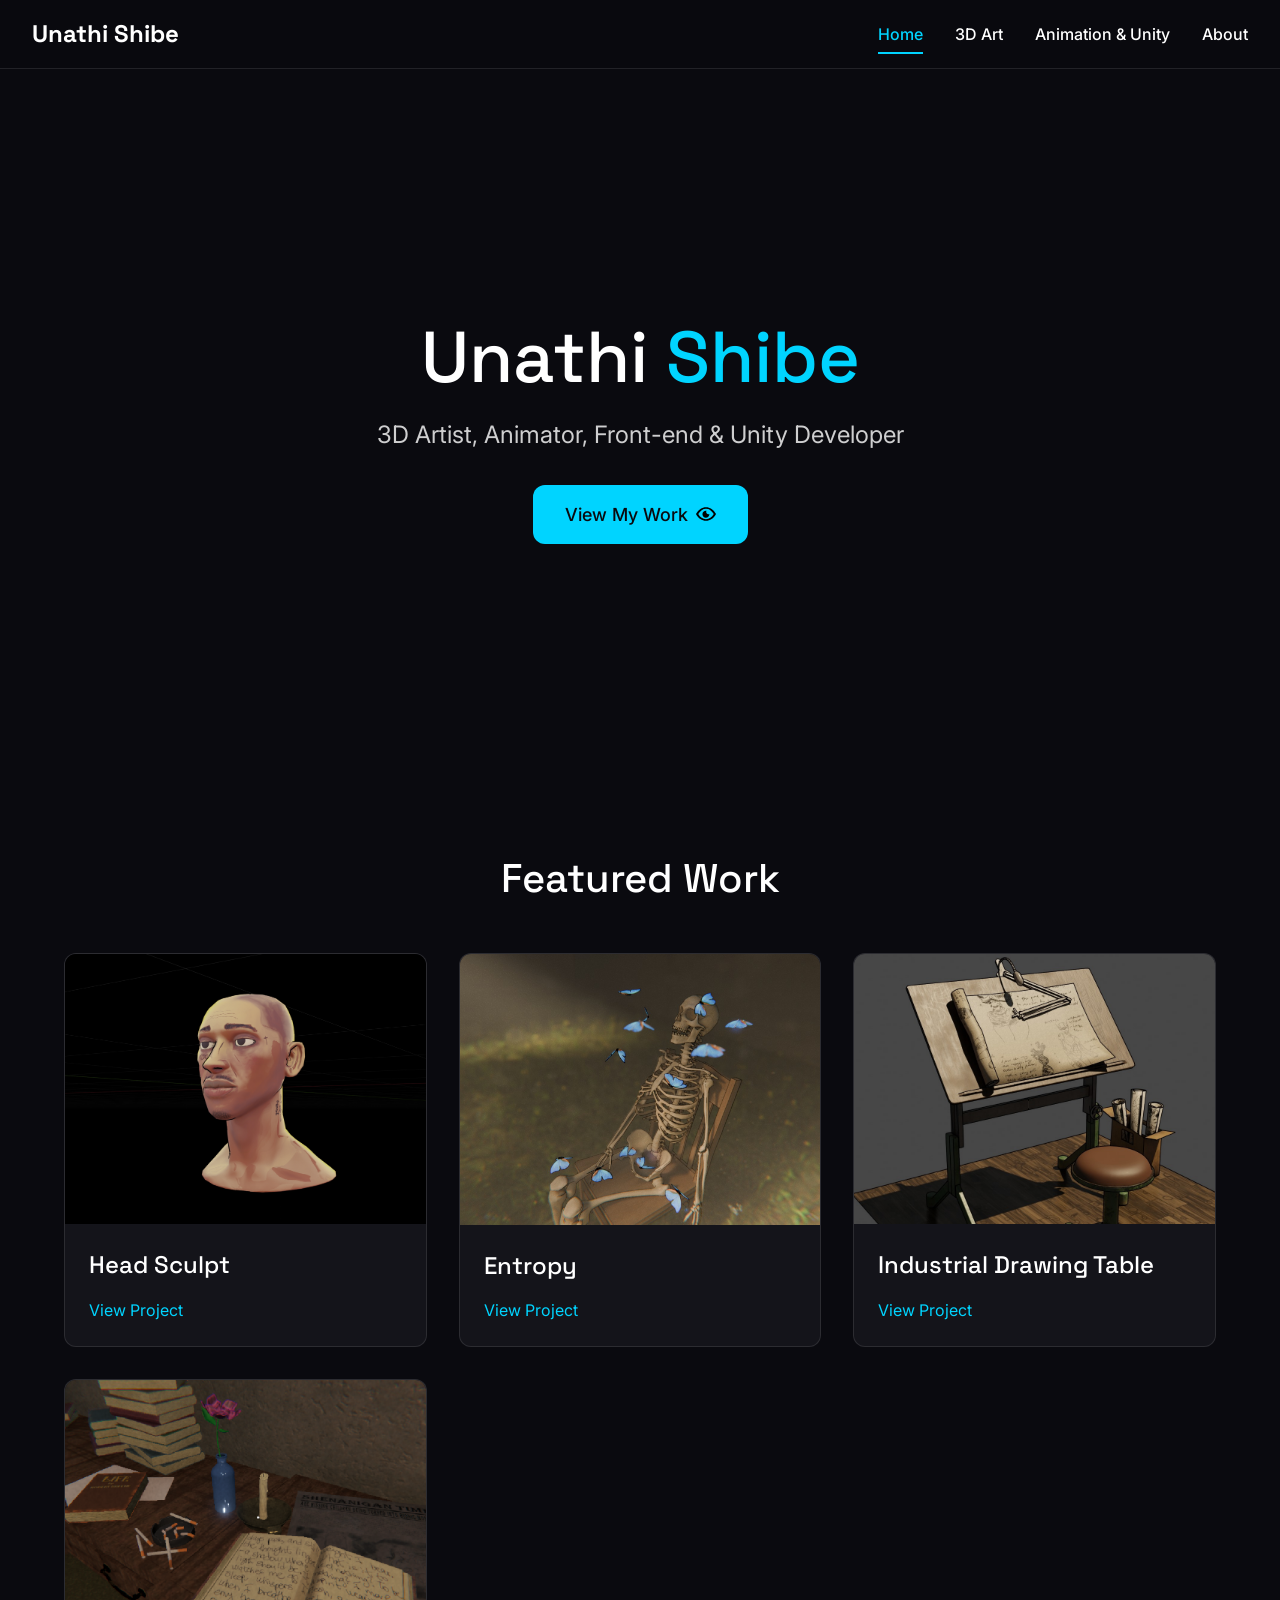
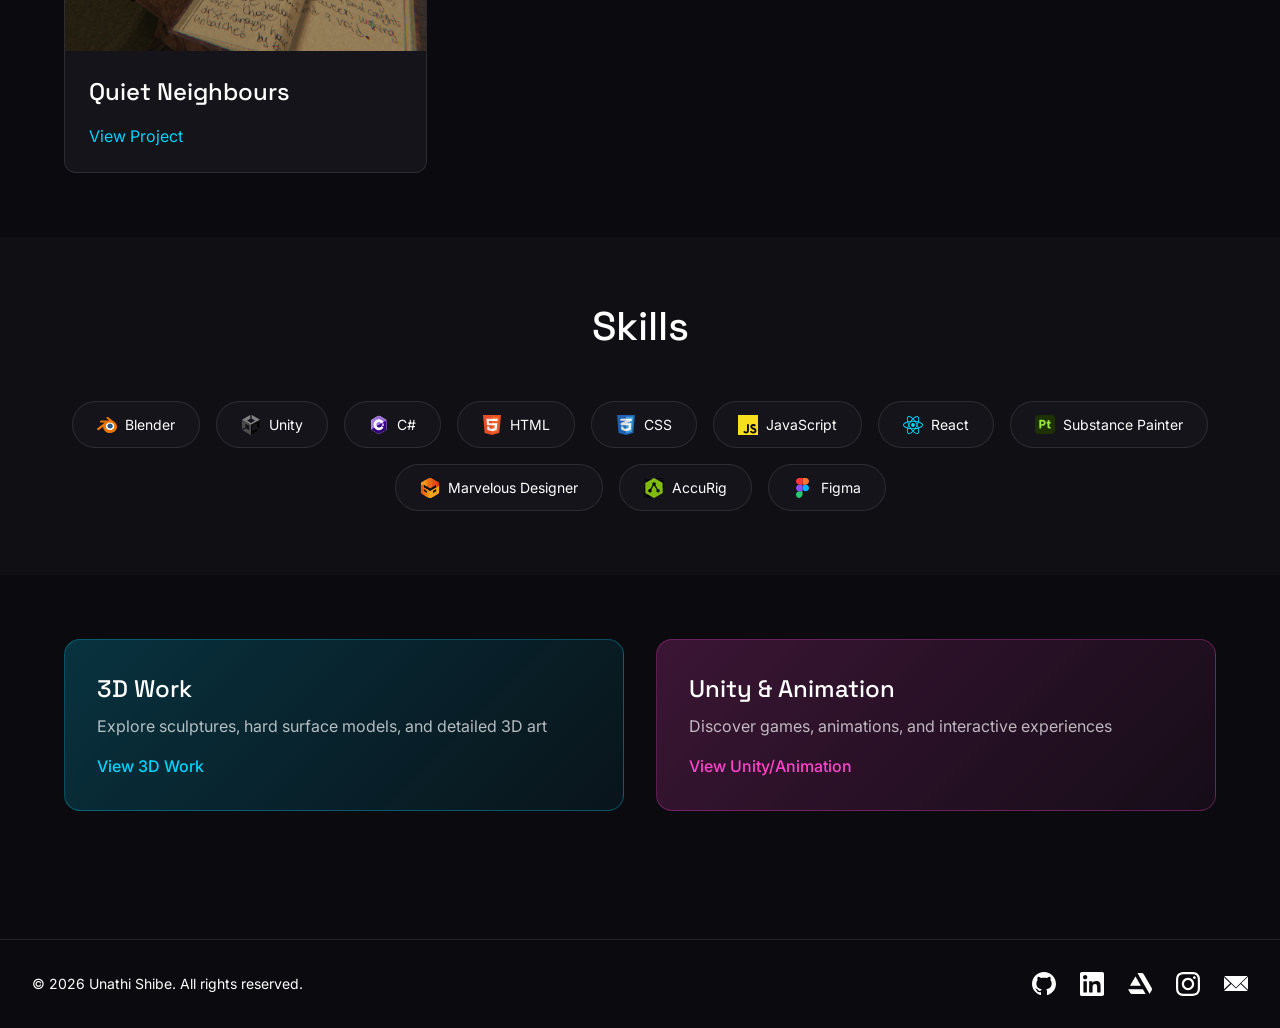
==== index.html @ 1a980dfe "Final portfolio touch-ups" ====
<!DOCTYPE html>
<html lang="en">
<head>
    <meta charset="UTF-8">
    <meta name="viewport" content="width=device-width, initial-scale=1.0">
    <title>Home</title>


    <link rel="stylesheet" href="/css/global.css">
    <link rel="stylesheet" href="/css/dark-theme.css">
    <link rel="stylesheet" href="/css/navigation.css">
    <link rel="stylesheet" href="/css/components.css">
    <link rel="stylesheet" href="/css/home.css">
    <link rel="stylesheet" href="/css/responsive.css">

</head>
<body>
    <div id="nav-container"></div>

    <main>
        <!-- Hero Section-->
       <section class="hero">
        <video class="hero-video" autoplay muted loop playsinline>
            <source src="/assets/videos/listen before i go away.MP4" type="video/mp4">
        </video>
        <div class="hero-overlay"></div>
        <div class="container">
            <h1 class="hero-title">
                Unathi <span class="highlight">Shibe</span>
            </h1>

            <p class="hero-subtitle">
                3D Artist, Animator, Front-end & Unity Developer
            </p>
            <a href="/pages/3d-art.html" class="btn-primary btn-large">
                View My Work
                <span class="btn-icon">
                    <img src="/assets/icons/eye.svg" alt="Eye icon" width="20" height="20">
                </span>
            </a>
        </div>
       </section>

       <!-- Featured Work -->

       <section class="featured-work">
        <div class="container">
            <h2 class="section-title">Featured Work</h2>
            <div class="featured-grid">

                <div class="project-card">
                    <div class="project-image">
                        <img src="/assets/images/head-sculpt/head render.jpg" alt="Head Sculpt - 3D Portrait Study">
                    </div>

                    <div class="project-info">
                        <h3>Head Sculpt</h3>
                        <a href="/pages/3d-art.html#head-sculpt" class="project-link">
                            View Project
                        </a>
                    </div>
                </div>

                <div class="project-card">
                    <div class="project-image">
                        <img src="/assets/images/entropy/test render.jpg" alt="Entropy Animation">
                    </div>

                    <div class="project-info">
                        <h3>Entropy</h3>
                        <a href="/pages/animation-unity.html" class="project-link">
                            View Project
                        </a>
                    </div>
                </div>

                <div class="project-card">
                    <div class="project-image">
                        <img src="/assets/images/industrial-drawing-table/caa50b80-d30c-4923-8934-da1fc52ce6ab.JPEG" alt="Industrial Drawing Table">
                    </div>

                    <div class="project-info">
                        <h3>Industrial Drawing Table</h3>
                        <a href="/pages/animation-unity.html" class="project-link">
                            View Project
                        </a>
                    </div>
                </div>

                <div class="project-card">
                    <div class="project-image">
                        <img src="/assets/images/quiet-neighbours/allison house.png" alt="Quiet Neighbours Game">
                    </div>

                    <div class="project-info">
                        <h3>Quiet Neighbours</h3>
                        <a href="/pages/animation-unity.html#quiet-neighbours" class="project-link">
                            View Project
                        </a>
                    </div>
                </div>

            
            </div>
        </div>
       </section>
       

       <!-- Skills Section -->
       <section class="skills-section">

        <div class="container">
            <h2 class="section-title">Skills</h2>
            <div class="skills-grid">
                <div class="skill-tag">
                    <img src="/assets/icons/blender.svg" alt="Blender" width="20" height="20">
                    <span>Blender</span>
                </div>
                <div class="skill-tag">
                    <img src="/assets/icons/unity.svg" alt="Unity" width="20" height="20">
                    <span>Unity</span>
                </div>
                <div class="skill-tag">
                    <img src="/assets/icons/csharp.svg" alt="C#" width="20" height="20">
                    <span>C#</span>
                </div>
                <div class="skill-tag">
                    <img src="/assets/icons/html5.svg" alt="HTML" width="20" height="20">
                    <span>HTML</span>
                </div>
                <div class="skill-tag">
                    <img src="/assets/icons/css3.svg" alt="CSS" width="20" height="20">
                    <span>CSS</span>
                </div>
                <div class="skill-tag">
                    <img src="/assets/icons/javascript.svg" alt="JavaScript" width="20" height="20">
                    <span>JavaScript</span>
                </div>
                <div class="skill-tag">
                    <img src="/assets/icons/react.svg" alt="React" width="20" height="20">
                    <span>React</span>
                </div>
                <div class="skill-tag">
                    <img src="/assets/icons/substance-painter.svg" alt="Substance Painter" width="20" height="20">
                    <span>Substance Painter</span>
                </div>
                <div class="skill-tag">
                    <img src="/assets/icons/marvelous-designer.svg" alt="Marvelous Designer" width="20" height="20">
                    <span>Marvelous Designer</span>
                </div>
                <div class="skill-tag">
                    <img src="/assets/icons/accurig.svg" alt="AccuRig" width="20" height="20">
                    <span>AccuRig</span>
                </div>
                <div class="skill-tag">
                    <img src="/assets/icons/figma.svg" alt="Figma" width="20" height="20">
                    <span>Figma</span>
                </div>
            </div>
        </div>
       </section>

       <!-- CTA Section -->
        <section class="cta-section">
            <div class="container">
                <div class="cta-grid">
                    <a href="/pages/3d-art.html" class="cta-card cta-3d">
                        <h3>3D Work</h3>
                        <p>Explore sculptures, hard surface models, and detailed 3D art</p>
                        <span class="cta-link">View 3D Work</span>
                    </a>

                    <a href="/pages/animation-unity.html" class="cta-card cta-animation">
                        <h3>Unity & Animation</h3>
                        <p>Discover games, animations, and interactive experiences</p>
                        <span class="cta-link">View Unity/Animation</span>
                    </a>
                </div>
            </div>
        </section>


    </main>

    <div id="footer-container"></div>

    <!-- Scripts -->
     <script src="/javascript/nav.js"></script>
     <script src="/javascript/footer.js"></script>
     <script src="/javascript/mobile-menu.js"></script>


</body>
</html>
---- css/global.css ----
@import url('https://fonts.googleapis.com/css2?family=Space+Grotesk:wght@400;500;600;700&family=Inter:wght@400;500;600&family=Fira+Code:wght@400;500&display=swap');

:root {
    --font-size: 16px;
    --background: #0A0A0F;
    --foreground: #ffffff;
    --surface: #14141A;
    --neon-blue: #00D4FF;
    --neon-magenta: #FF44CC;
    --card: #14141A;
    --card-foreground: #ffffff;
    --border: rgba(255, 255, 255, 0.1);
    --radius: 0.75rem;
}

* {
    margin: 0;
    padding: 0;
    box-sizing: border-box;
}

html {
    font-size: var(--font-size);
    scroll-behavior: smooth;
}

body {
    background-color: var(--background);
    color: var(--foreground);
    font-family: 'Inter', sans-serif;
    line-height: 1.5;
}

h1, h2, h3, h4, h5, h6 {
    font-family: 'Space Grotesk', sans-serif;
    font-weight: 500;
}

h1 {
    font-size: 3rem;
    line-height: 1.2;
}

h2 {
    font-size: 2rem;
    line-height: 1.3;
}

h3 {
    font-size: 1.5rem;
    line-height: 1.4;
}

code, pre {
    font-family: 'Fira Code', monospace;
}

.container {
    max-width: 1400px;
    margin: 0 auto;
    padding: 0 2rem;
}

@media (max-width: 768px) {
    .container {
        padding: 0 1.5rem;
    }
    
    h1 {
        font-size: 2rem;
    }
    
    h2 {
        font-size: 1.5rem;
    }
    
    h3 {
        font-size: 1.25rem;
    }
}

a {
    text-decoration: none;
    color: inherit;
}

.btn-primary {
    display: inline-flex;
    align-items: center;
    justify-content: center;
    gap: 0.5rem;
    background-color: var(--neon-blue);
    color: var(--background);
    padding: 1rem 2rem;
    border-radius: 0.75rem;
    font-weight: 500;
    transition: background-color 0.2s ease;
    border: none;
    cursor: pointer;
    min-width: 180px;
}

.btn-primary:hover {
    background-color: rgba(0, 212, 255, 0.8);
}

.btn-secondary {
    display: inline-flex;
    align-items: center;
    gap: 0.5rem;
    background-color: transparent;
    color: var(--foreground);
    padding: 1rem 2rem;
    border-radius: 0.75rem;
    font-weight: 500;
    border: 1px solid var(--border);
    transition: all 0.2s ease;
    cursor: pointer;
}

.btn-secondary:hover {
    border-color: var(--neon-blue);
    color: var(--neon-blue);
}
---- css/dark-theme.css ----
body {
    background-color: #0A0A0F;
}

.bg-surface{
    background-color: #14141A;
}

.bg-surface-light{
    background-color: #1a1a22;
}
---- css/navigation.css ----
.main-nav {
    position: sticky;
    top: 0;
    z-index: 1000;
    background-color: rgba(10, 10, 15, 0.95);
    backdrop-filter: blur(10px);
    border-bottom: 1px solid var(--border);
}

#nav-container {
    position: relative;
    z-index: 1000;
}

.nav-container {
    max-width: 1400px;
    margin: 0 auto;
    padding: 1rem 2rem;
    display: flex;
    justify-content: space-between;
    align-items: center;
}

.logo {
    font-size: 1.5rem;
    font-weight: 700;
    font-family: 'Space Grotesk', sans-serif;
    text-decoration: none;
    color: var(--foreground);
}

.logo:hover {
    color: var(--neon-blue);
}

.nav-links {
    display: flex;
    list-style: none;
    gap: 2rem;
}

.nav-link {
    color: var(--foreground);
    text-decoration: none;
    font-weight: 500;
    transition: color 0.2s ease;
    background: none;
    border: none;
    padding: 0.5rem 0;
}

.nav-link:hover {
    color: var(--neon-blue);
}

.nav-link.active {
    color: var(--neon-blue);
    border-bottom: 2px solid var(--neon-blue);
}

.mobile-menu-btn {
    display: none;
    background: none;
    border: none;
    color: white;
    font-size: 1.5rem;
    cursor: pointer;
}

@media (max-width: 768px) {
    .mobile-menu-btn {
        display: block;
    }
    
    .nav-links {
        display: none;
        position: absolute;
        top: 100%;
        left: 0;
        right: 0;
        flex-direction: column;
        background-color: var(--surface);
        padding: 1rem 2rem;
        gap: 1rem;
        border-bottom: 1px solid var(--border);
    }
    
    .nav-links.active {
        display: flex;
    }
}
---- css/components.css ----
.project-card {
    background-color: var(--surface);
    border-radius: var(--radius);
    overflow: hidden;
    border: 1px solid var(--border);
    transition: all 0.3s ease;
}

.project-card:hover {
    border-color: rgba(0, 212, 255, 0.5);
}

.project-image {
    aspect-ratio: 4 / 3;
    width: 100%;
    overflow: hidden;
    background-color: #0A0A0F;
}

.project-image img {
    width: 100%;
    height: 100%;
    object-fit: cover;
    transition: transform 0.3s ease;
}

.project-card:hover .project-image img {
    transform: scale(1.05);
}

.project-info {
    padding: 1.5rem;
}

.project-info h3 {
    margin-bottom: 1rem;
}

.project-link {
    display: inline-flex;
    align-items: center;
    gap: 0.5rem;
    color: var(--neon-blue);
    transition: gap 0.2s ease;
}

.project-link:hover {
    gap: 0.75rem;
}

.skill-tag {
    display: inline-flex;
    align-items: center;
    gap: 0.5rem;
    padding: 0.75rem 1.5rem;
    background-color: var(--surface);
    border: 1px solid var(--border);
    border-radius: 9999px;
    font-size: 0.875rem;
    transition: all 0.2s ease;
    cursor: default;
}

.skill-tag img {
    width: 20px;
    height: 20px;
    object-fit: contain;
}

.skill-tag:hover {
    border-color: var(--neon-blue);
    color: var(--neon-blue);
}

.skill-tag:hover img {
    filter: brightness(0) saturate(100%) invert(79%) sepia(88%) saturate(1234%) hue-rotate(157deg) brightness(103%) contrast(104%);
}

.form-group {
    margin-bottom: 1.5rem;
}

.form-group label {
    display: block;
    margin-bottom: 0.5rem;
    font-weight: 500;
}

.form-group input,
.form-group textarea {
    width: 100%;
    padding: 0.75rem 1rem;
    background-color: #0A0A0F;
    border: 1px solid var(--border);
    border-radius: 0.5rem;
    color: var(--foreground);
    font-family: 'Inter', sans-serif;
    transition: all 0.2s ease;
}

.form-group input:focus,
.form-group textarea:focus {
    outline: none;
    border-color: var(--neon-blue);
    box-shadow: 0 0 0 2px rgba(0, 212, 255, 0.25);
}

.form-group input.error,
.form-group textarea.error {
    border-color: #d4183d;
}

.error-message {
    color: #d4183d;
    font-size: 0.75rem;
    margin-top: 0.25rem;
    display: block;
}

.modal {
    position: fixed;
    top: 0;
    left: 0;
    width: 100%;
    height: 100%;
    background-color: rgba(0, 0, 0, 0.9);
    display: flex;
    align-items: center;
    justify-content: center;
    z-index: 1000;
}

.modal-content {
    position: relative;
    max-width: 90vw;
    max-height: 90vh;
}

.modal-close {
    position: absolute;
    top: -2rem;
    right: 0;
    background: none;
    border: none;
    color: white;
    font-size: 2rem;
    cursor: pointer;
}

.btn-icon img {
    display: block;
    width: 20px;
    height: 20px;
}

.footer {
    border-top: 1px solid var(--border);
    padding: 2rem 0;
    margin-top: 4rem;
}

.footer-content {
    display: flex;
    justify-content: space-between;
    align-items: center;
    flex-wrap: wrap;
    gap: 1rem;
}

.footer-copyright {
    color: var(--muted-foreground);
    font-size: 0.875rem;
}

.footer-social {
    display: flex;
    gap: 1.5rem;
    align-items: center;
}

.social-link {
    color: var(--muted-foreground);
    transition: color 0.2s ease;
    display: inline-flex;
    align-items: center;
}

.social-link img {
    width: 24px;
    height: 24px;
    object-fit: contain;
    transition: filter 0.2s ease;
}

.social-link:hover img {
    filter: brightness(0) saturate(100%) invert(79%) sepia(88%) saturate(1234%) hue-rotate(157deg) brightness(103%) contrast(104%);
}

@media (max-width: 768px) {
    .footer-content {
        flex-direction: column;
        text-align: center;
    }
}
---- css/home.css ----
.hero {
    position: relative;
    min-height: 80vh;
    display: flex;
    align-items: center;
    justify-content: center;
    text-align: center;
    padding: 4rem 2rem;
    overflow: hidden;
}

.hero-video {
    position: absolute;
    top: 0;
    left: 0;
    width: 100%;
    height: 100%;
    object-fit: cover;
    z-index: 0;
}

.hero-overlay {
    position: absolute;
    top: 0;
    left: 0;
    width: 100%;
    height: 100%;
    background: linear-gradient(180deg, rgba(10, 10, 15, 0.7) 0%, rgba(10, 10, 15, 0.3) 50%, rgba(10, 10, 15, 0.7) 100%);
    z-index: 1;
}

.hero .container {
    position: relative;
    z-index: 2;
}

.hero-title {
    font-size: 3rem;
    margin-bottom: 1rem;
}

@media (min-width: 768px) {
    .hero-title {
        font-size: 4.5rem;
    }
}

.highlight {
    color: var(--neon-blue);
}

.hero-subtitle {
    font-size: 1.25rem;
    color: rgba(255, 255, 255, 0.8);
    margin-bottom: 2rem;
    max-width: 600px;
    margin-left: auto;
    margin-right: auto;
}

@media (min-width: 768px) {
    .hero-subtitle {
        font-size: 1.5rem;
    }
}

.btn-large {
    padding: 1rem 2rem;
    font-size: 1.125rem;
}

.featured-work {
    padding: 4rem 2rem;
}

.section-title {
    font-size: 2rem;
    text-align: center;
    margin-bottom: 3rem;
}

@media (min-width: 768px) {
    .section-title {
        font-size: 2.5rem;
    }
}

.featured-grid {
    display: grid;
    grid-template-columns: 1fr;
    gap: 2rem;
    max-width: 1400px;
    margin: 0 auto;
}

@media (min-width: 768px) {
    .featured-grid {
        grid-template-columns: repeat(3, 1fr);
    }
}

.skills-section {
    padding: 4rem 2rem;
    background: rgba(20, 20, 26, 0.5);
}

.skills-grid {
    display: flex;
    flex-wrap: wrap;
    justify-content: center;
    gap: 1rem;
    max-width: 1400px;
    margin: 0 auto;
}
.skill-tag:hover img {
    filter: none;
}
.cta-section {
    padding: 4rem 2rem;
}

.cta-grid {
    display: grid;
    grid-template-columns: 1fr;
    gap: 2rem;
    max-width: 1400px;
    margin: 0 auto;
}

@media (min-width: 768px) {
    .cta-grid {
        grid-template-columns: repeat(2, 1fr);
    }
}

.cta-card {
    position: relative;
    padding: 2rem;
    border-radius: 1rem;
    text-decoration: none;
    transition: all 0.3s;
    overflow: hidden;
    display: block;
}

.cta-card h3 {
    font-size: 1.5rem;
    margin-bottom: 0.5rem;
    color: white;
}

.cta-card p {
    color: rgba(255, 255, 255, 0.7);
    margin-bottom: 1rem;
}

.cta-link {
    display: inline-flex;
    align-items: center;
    gap: 0.5rem;
    transition: gap 0.2s;
    font-weight: 500;
}

.cta-card:hover .cta-link {
    gap: 0.75rem;
}

.cta-3d {
    background: linear-gradient(135deg, rgba(0, 212, 255, 0.2), rgba(0, 212, 255, 0.05));
    border: 1px solid rgba(0, 212, 255, 0.3);
}

.cta-3d:hover {
    border-color: var(--neon-blue);
}

.cta-3d .cta-link {
    color: var(--neon-blue);
}

.cta-animation {
    background: linear-gradient(135deg, rgba(255, 68, 204, 0.2), rgba(255, 68, 204, 0.05));
    border: 1px solid rgba(255, 68, 204, 0.3);
}

.cta-animation:hover {
    border-color: var(--neon-magenta);
}

.cta-animation .cta-link {
    color: var(--neon-magenta);
}

.btn-primary {
    display: inline-flex;
    align-items: center;
    justify-content: center;
    gap: 0.5rem;
    background-color: var(--neon-blue);
    color: var(--background);
    padding: 1rem 2rem;
    border-radius: 0.75rem;
    font-weight: 500;
    text-decoration: none;
    transition: background-color 0.2s ease;
    border: none;
    cursor: pointer;
    min-width: 180px;
}

.btn-primary:hover {
    background-color: #00a8cc;
}

.hero .btn-primary {
    display: inline-flex !important;
    background-color: var(--neon-blue) !important;
    color: var(--background) !important;
}

.hero .btn-primary:hover {
    background-color: #00a8cc !important;
}

.btn-icon {
    display: inline-flex;
    align-items: center;
    line-height: 1;
}

.btn-icon svg {
    display: block;
}
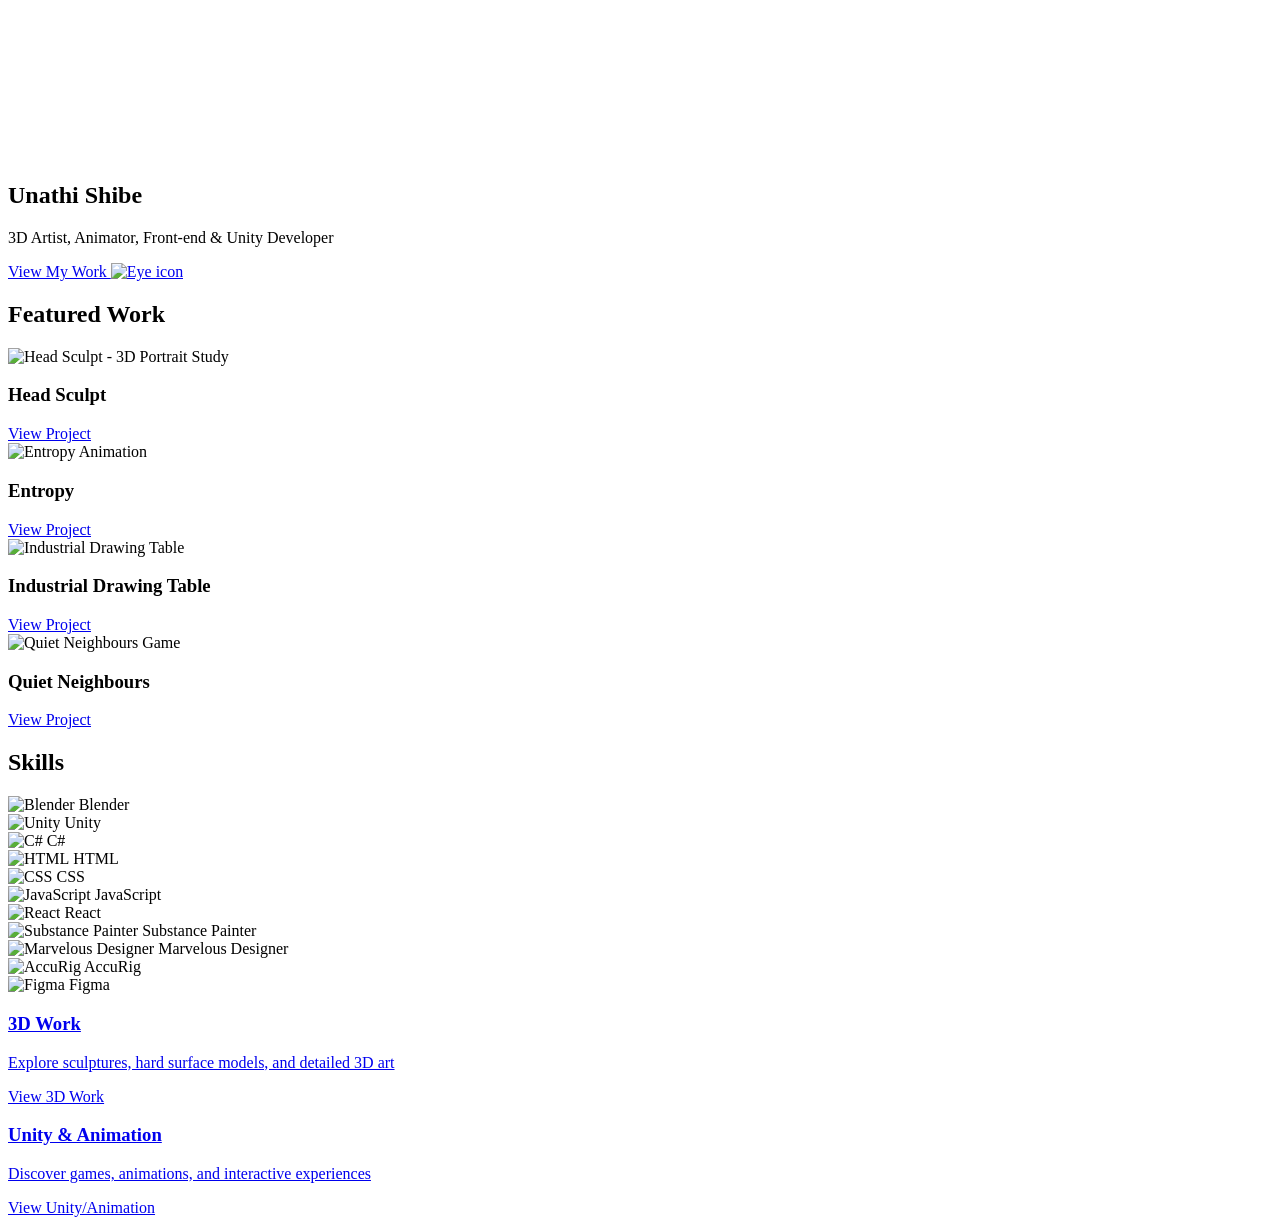
==== commit dd7a9274: "add repo prefix to all paths in pages folder" ====
--- a/index.html
+++ b/index.html
@@ -6,12 +6,12 @@
     <title>Home</title>
 
 
-    <link rel="stylesheet" href="/css/global.css">
-    <link rel="stylesheet" href="/css/dark-theme.css">
-    <link rel="stylesheet" href="/css/navigation.css">
-    <link rel="stylesheet" href="/css/components.css">
-    <link rel="stylesheet" href="/css/home.css">
-    <link rel="stylesheet" href="/css/responsive.css">
+    <link rel="stylesheet" href="/unathi-shibe-portfolio/css/global.css">
+    <link rel="stylesheet" href="/unathi-shibe-portfolio/css/dark-theme.css">
+    <link rel="stylesheet" href="/unathi-shibe-portfolio/css/navigation.css">
+    <link rel="stylesheet" href="/unathi-shibe-portfolio/css/components.css">
+    <link rel="stylesheet" href="/unathi-shibe-portfolio/css/home.css">
+    <link rel="stylesheet" href="/unathi-shibe-portfolio/css/responsive.css">
 
 </head>
 <body>
@@ -21,7 +21,7 @@
         <!-- Hero Section-->
        <section class="hero">
         <video class="hero-video" autoplay muted loop playsinline>
-            <source src="/assets/videos/listen before i go away.MP4" type="video/mp4">
+            <source src="/unathi-shibe-portfolio/assets/videos/listen before i go away.MP4" type="video/mp4">
         </video>
         <div class="hero-overlay"></div>
         <div class="container">
@@ -32,10 +32,10 @@
             <p class="hero-subtitle">
                 3D Artist, Animator, Front-end & Unity Developer
             </p>
-            <a href="/pages/3d-art.html" class="btn-primary btn-large">
+            <a href="/unathi-shibe-portfolio/pages/3d-art.html" class="btn-primary btn-large">
                 View My Work
                 <span class="btn-icon">
-                    <img src="/assets/icons/eye.svg" alt="Eye icon" width="20" height="20">
+                    <img src="/unathi-shibe-portfolio/assets/icons/eye.svg" alt="Eye icon" width="20" height="20">
                 </span>
             </a>
         </div>
@@ -50,12 +50,12 @@
 
                 <div class="project-card">
                     <div class="project-image">
-                        <img src="/assets/images/head-sculpt/head render.jpg" alt="Head Sculpt - 3D Portrait Study">
+                        <img src="/unathi-shibe-portfolio/assets/images/head-sculpt/head render.jpg" alt="Head Sculpt - 3D Portrait Study">
                     </div>
 
                     <div class="project-info">
                         <h3>Head Sculpt</h3>
-                        <a href="/pages/3d-art.html#head-sculpt" class="project-link">
+                        <a href="/unathi-shibe-portfolio/pages/3d-art.html#head-sculpt" class="project-link">
                             View Project
                         </a>
                     </div>
@@ -63,12 +63,12 @@
 
                 <div class="project-card">
                     <div class="project-image">
-                        <img src="/assets/images/entropy/test render.jpg" alt="Entropy Animation">
+                        <img src="/unathi-shibe-portfolio/assets/images/entropy/test render.jpg" alt="Entropy Animation">
                     </div>
 
                     <div class="project-info">
                         <h3>Entropy</h3>
-                        <a href="/pages/animation-unity.html" class="project-link">
+                        <a href="/unathi-shibe-portfolio/pages/animation-unity.html" class="project-link">
                             View Project
                         </a>
                     </div>
@@ -76,12 +76,12 @@
 
                 <div class="project-card">
                     <div class="project-image">
-                        <img src="/assets/images/industrial-drawing-table/caa50b80-d30c-4923-8934-da1fc52ce6ab.JPEG" alt="Industrial Drawing Table">
+                        <img src="/unathi-shibe-portfolio/assets/images/industrial-drawing-table/caa50b80-d30c-4923-8934-da1fc52ce6ab.JPEG" alt="Industrial Drawing Table">
                     </div>
 
                     <div class="project-info">
                         <h3>Industrial Drawing Table</h3>
-                        <a href="/pages/animation-unity.html" class="project-link">
+                        <a href="/unathi-shibe-portfolio/pages/animation-unity.html" class="project-link">
                             View Project
                         </a>
                     </div>
@@ -89,12 +89,12 @@
 
                 <div class="project-card">
                     <div class="project-image">
-                        <img src="/assets/images/quiet-neighbours/allison house.png" alt="Quiet Neighbours Game">
+                        <img src="/unathi-shibe-portfolio/assets/images/quiet-neighbours/allison house.png" alt="Quiet Neighbours Game">
                     </div>
 
                     <div class="project-info">
                         <h3>Quiet Neighbours</h3>
-                        <a href="/pages/animation-unity.html#quiet-neighbours" class="project-link">
+                        <a href="/unathi-shibe-portfolio/pages/animation-unity.html#quiet-neighbours" class="project-link">
                             View Project
                         </a>
                     </div>
@@ -113,47 +113,47 @@
             <h2 class="section-title">Skills</h2>
             <div class="skills-grid">
                 <div class="skill-tag">
-                    <img src="/assets/icons/blender.svg" alt="Blender" width="20" height="20">
+                    <img src="/unathi-shibe-portfolio/assets/icons/blender.svg" alt="Blender" width="20" height="20">
                     <span>Blender</span>
                 </div>
                 <div class="skill-tag">
-                    <img src="/assets/icons/unity.svg" alt="Unity" width="20" height="20">
+                    <img src="/unathi-shibe-portfolio/assets/icons/unity.svg" alt="Unity" width="20" height="20">
                     <span>Unity</span>
                 </div>
                 <div class="skill-tag">
-                    <img src="/assets/icons/csharp.svg" alt="C#" width="20" height="20">
+                    <img src="/unathi-shibe-portfolio/assets/icons/csharp.svg" alt="C#" width="20" height="20">
                     <span>C#</span>
                 </div>
                 <div class="skill-tag">
-                    <img src="/assets/icons/html5.svg" alt="HTML" width="20" height="20">
+                    <img src="/unathi-shibe-portfolio/assets/icons/html5.svg" alt="HTML" width="20" height="20">
                     <span>HTML</span>
                 </div>
                 <div class="skill-tag">
-                    <img src="/assets/icons/css3.svg" alt="CSS" width="20" height="20">
+                    <img src="/unathi-shibe-portfolio/assets/icons/css3.svg" alt="CSS" width="20" height="20">
                     <span>CSS</span>
                 </div>
                 <div class="skill-tag">
-                    <img src="/assets/icons/javascript.svg" alt="JavaScript" width="20" height="20">
+                    <img src="/unathi-shibe-portfolio/assets/icons/javascript.svg" alt="JavaScript" width="20" height="20">
                     <span>JavaScript</span>
                 </div>
                 <div class="skill-tag">
-                    <img src="/assets/icons/react.svg" alt="React" width="20" height="20">
+                    <img src="/unathi-shibe-portfolio/assets/icons/react.svg" alt="React" width="20" height="20">
                     <span>React</span>
                 </div>
                 <div class="skill-tag">
-                    <img src="/assets/icons/substance-painter.svg" alt="Substance Painter" width="20" height="20">
+                    <img src="/unathi-shibe-portfolio/assets/icons/substance-painter.svg" alt="Substance Painter" width="20" height="20">
                     <span>Substance Painter</span>
                 </div>
                 <div class="skill-tag">
-                    <img src="/assets/icons/marvelous-designer.svg" alt="Marvelous Designer" width="20" height="20">
+                    <img src="/unathi-shibe-portfolio/assets/icons/marvelous-designer.svg" alt="Marvelous Designer" width="20" height="20">
                     <span>Marvelous Designer</span>
                 </div>
                 <div class="skill-tag">
-                    <img src="/assets/icons/accurig.svg" alt="AccuRig" width="20" height="20">
+                    <img src="/unathi-shibe-portfolio/assets/icons/accurig.svg" alt="AccuRig" width="20" height="20">
                     <span>AccuRig</span>
                 </div>
                 <div class="skill-tag">
-                    <img src="/assets/icons/figma.svg" alt="Figma" width="20" height="20">
+                    <img src="/unathi-shibe-portfolio/assets/icons/figma.svg" alt="Figma" width="20" height="20">
                     <span>Figma</span>
                 </div>
             </div>
@@ -164,13 +164,13 @@
         <section class="cta-section">
             <div class="container">
                 <div class="cta-grid">
-                    <a href="/pages/3d-art.html" class="cta-card cta-3d">
+                    <a href="/unathi-shibe-portfolio/pages/3d-art.html" class="cta-card cta-3d">
                         <h3>3D Work</h3>
                         <p>Explore sculptures, hard surface models, and detailed 3D art</p>
                         <span class="cta-link">View 3D Work</span>
                     </a>
 
-                    <a href="/pages/animation-unity.html" class="cta-card cta-animation">
+                    <a href="/unathi-shibe-portfolio/pages/animation-unity.html" class="cta-card cta-animation">
                         <h3>Unity & Animation</h3>
                         <p>Discover games, animations, and interactive experiences</p>
                         <span class="cta-link">View Unity/Animation</span>
@@ -185,9 +185,9 @@
     <div id="footer-container"></div>
 
     <!-- Scripts -->
-     <script src="/javascript/nav.js"></script>
-     <script src="/javascript/footer.js"></script>
-     <script src="/javascript/mobile-menu.js"></script>
+     <script src="/unathi-shibe-portfolio/javascript/nav.js"></script>
+     <script src="/unathi-shibe-portfolio/javascript/footer.js"></script>
+     <script src="/unathi-shibe-portfolio/javascript/mobile-menu.js"></script>
 
 
 </body>
